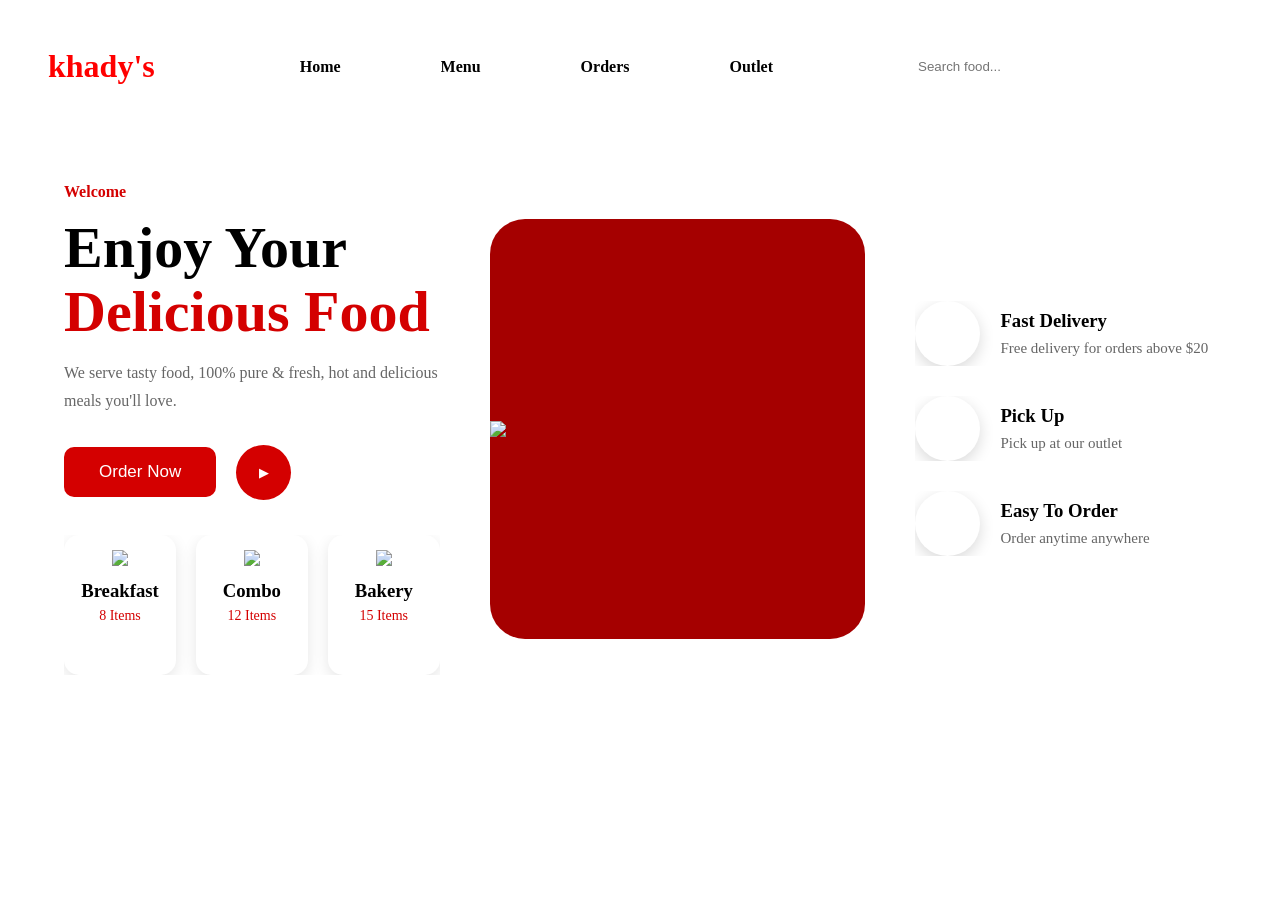
==== kitchen/kitchen/index.html @ ffc10ce2 "Add files via upload I added new features" ====
<!DOCTYPE html>
<html lang="en">
<head>
    <meta charset="UTF-8">
    <meta name="viewport" content="width=device-width, initial-scale=1.0">
    <title>Document</title>
    <link rel="stylesheet" href="index.css">
    <link rel="preconnect" href="https://fonts.googleapis.com">
<link rel="preconnect" href="https://fonts.gstatic.com" crossorigin>
<link href="https://fonts.googleapis.com/css2?family=Fjalla+One&display=swap" rel="stylesheet">
<link rel="stylesheet" href="https://cdnjs.cloudflare.com/ajax/libs/font-awesome/7.3.0/css/all.min.css">
</head>
<body>
    <!------- navbar -->
    
    <div class="navbar">
    <h1 id="logo">khady's</h1>

        <ul class="nav-link">
            <li>Home</li>
            <li>Menu</li>
            <li>Orders</li>
            <li>Outlet</li>
        </ul>
        <div class="search">
            <i class="fa-light fa-magnifying-glass"></i>
            <input type="search" placeholder="Search food..." id="search">
        </div>
        <i class="fa-solid fa-cart-shopping"></i>

    </div>
    <section class="hero">

        <!-- LEFT SIDE -->
        <div class="hero-left">
    
            <span class="welcome">Welcome</span>
    
            <h1>
                Enjoy Your <br>
                <span>Delicious Food</span>
            </h1>
    
            <p>
                We serve tasty food, 100% pure & fresh,
                hot and delicious meals you'll love.
            </p>
    
            <div class="hero-buttons">
    
                <button class="order-btn">
                    Order Now
                </button>
    
                <button class="play-btn">
                    ▶
                </button>
    
            </div>
    
            <!-- Categories -->
    
            <div class="categories">
    
                <div class="card">
                    <img src="/image/OIP (1).webp">
                    <h3>Breakfast</h3>
                    <p>8 Items</p>
                </div>
    
                <div class="card">
                    <img src="/image/OIP (2).webp">
                    <h3>Combo</h3>
                    <p>12 Items</p>
                </div>
    
                <div class="card">
                    <img src="/image/fd3a0ad1ab15122c980af850fdce8e7d.jpg">
                    <h3>Bakery</h3>
                    <p>15 Items</p>
                </div>
    
            </div>
    
        </div>
    
        <!-- CENTER -->
    
        <div class="hero-center">
    
            <div class="burger-box">
                <img src="/image/WhatsApp Image 2026-07-30 at 11.12.38 PM.jpeg">
            </div>
    
        </div>
    
        <!-- RIGHT SIDE-->
    
        <div class="hero-right">
    
            <div class="feature">
                <div class="icon"><i class="fa-solid fa-plate-wheat" style="color: rgb(67, 63, 11);"></i></div>
    
                <div>
                    <h3>Fast Delivery</h3>
                    <p>Free delivery for orders above $20</p>
                </div>
            </div>
    
            <div class="feature">
                <div class="icon"><i class="fa-solid fa-cube" style="color: rgb(67, 63, 11);"></i></div>
    
                <div>
                    <h3>Pick Up</h3>
                    <p>Pick up at our outlet</p>
                </div>
            </div>
    
            <div class="feature">
                <div class="icon"><i class="fa-solid fa-plate-wheat" style="color: rgb(67, 63, 11);"></i></div>
    
                <div>
                    <h3>Easy To Order</h3>
                    <p>Order anytime anywhere</p>
                </div>
            </div>
    
        </div>
    
    </section>

</body>
</html>
---- kitchen/kitchen/index.css ----
*{
    margin: 0;
    padding: 0;
    overflow-x: hidden;
    box-sizing: border-box;
}

.navbar{
    display: flex;
    justify-content: space-between;
    align-items: center;
    padding: 3rem;
    box-shadow: 100px ;
    
}

.nav-link{
    display: flex;
    justify-content: space-between;
    gap: 100px;
    font-weight: bold;
}

#search{
    height: 30px;
    border-radius: 12px;
    border: none;
    outline: none;
}

.nav-link :hover{
    color: red;
    cursor: pointer;
}

#logo{
    color: red;
}

.hero{
    width:90%;
    margin:50px auto;
    display:flex;
    justify-content:space-between;
    align-items:center;
    gap:50px;
}

.hero-left{
    flex:1;
}

.welcome{
    color:#d40000;
    font-weight:600;
}

.hero-left h1{
    font-size:58px;
    margin:15px 0;
    line-height:1.1;
}

.hero-left h1 span{
    color:#d40000;
}

.hero-left p{
    color:#666;
    line-height:28px;
    margin-bottom:30px;
}

.hero-buttons{
    display:flex;
    align-items:center;
    gap:20px;
    margin-bottom:35px;
}

.order-btn{
    background:#d40000;
    color:white;
    border:none;
    padding:15px 35px;
    border-radius:10px;
    cursor:pointer;
    font-size:17px;
}

.play-btn{
    width:55px;
    height:55px;
    border-radius:50%;
    background:#d40000;
    color:white;
    border:none;
    cursor:pointer;
}

.categories{
    display:flex;
    gap:20px;
}

.card{
    width:120px;
    background:white;
    border-radius:15px;
    padding:15px;
    text-align:center;
    box-shadow:0 5px 15px rgba(0,0,0,.1);
}

.card img{
    width:70px;
}

.card h3{
    margin-top:10px;
}

.card p{
    font-size:14px;
    color:#d40000;
}

.hero-center{
    flex:1;
    display:flex;
    justify-content:center;
}

.burger-box{
    width:420px;
    height:420px;
    background:#a50000;
    border-radius:35px;

    display:flex;
    justify-content:center;
    align-items:center;
}

.burger-box img{
    width:420px;
    opacity: 1;
}

.burger-box img :hover{
    transition: all 2s ease;
}

.hero-right{
    flex:.8;
    display:flex;
    flex-direction:column;
    gap:30px;
}

.feature{
    display:flex;
    align-items:center;
    gap:20px;
}

.icon{
    width:65px;
    height:65px;
    border-radius:50%;
    background:#fff;
    display:flex;
    justify-content:center;
    align-items:center;
    font-size:28px;
    box-shadow:0 5px 15px rgba(0,0,0,.15);
}

.feature h3{
    margin-bottom:8px;
}

.feature p{
    color:#666;
    font-size:15px;
}
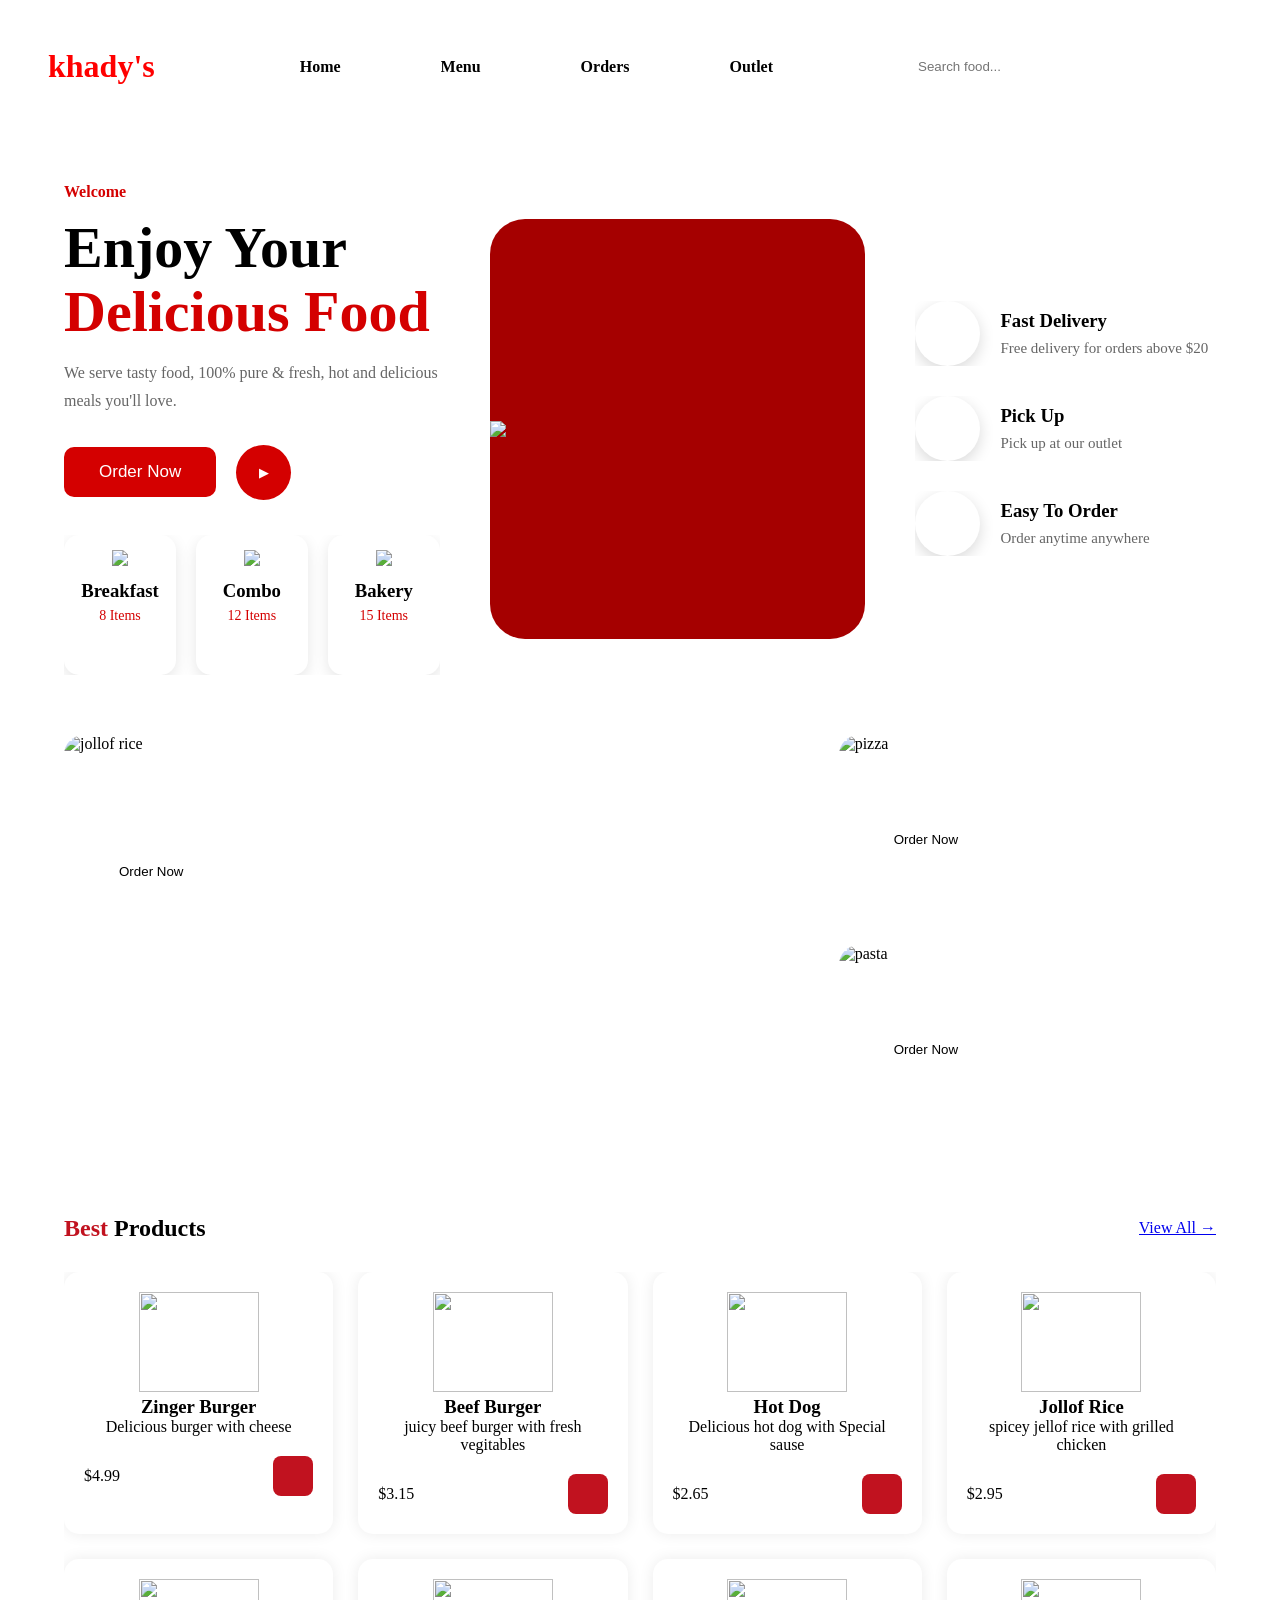
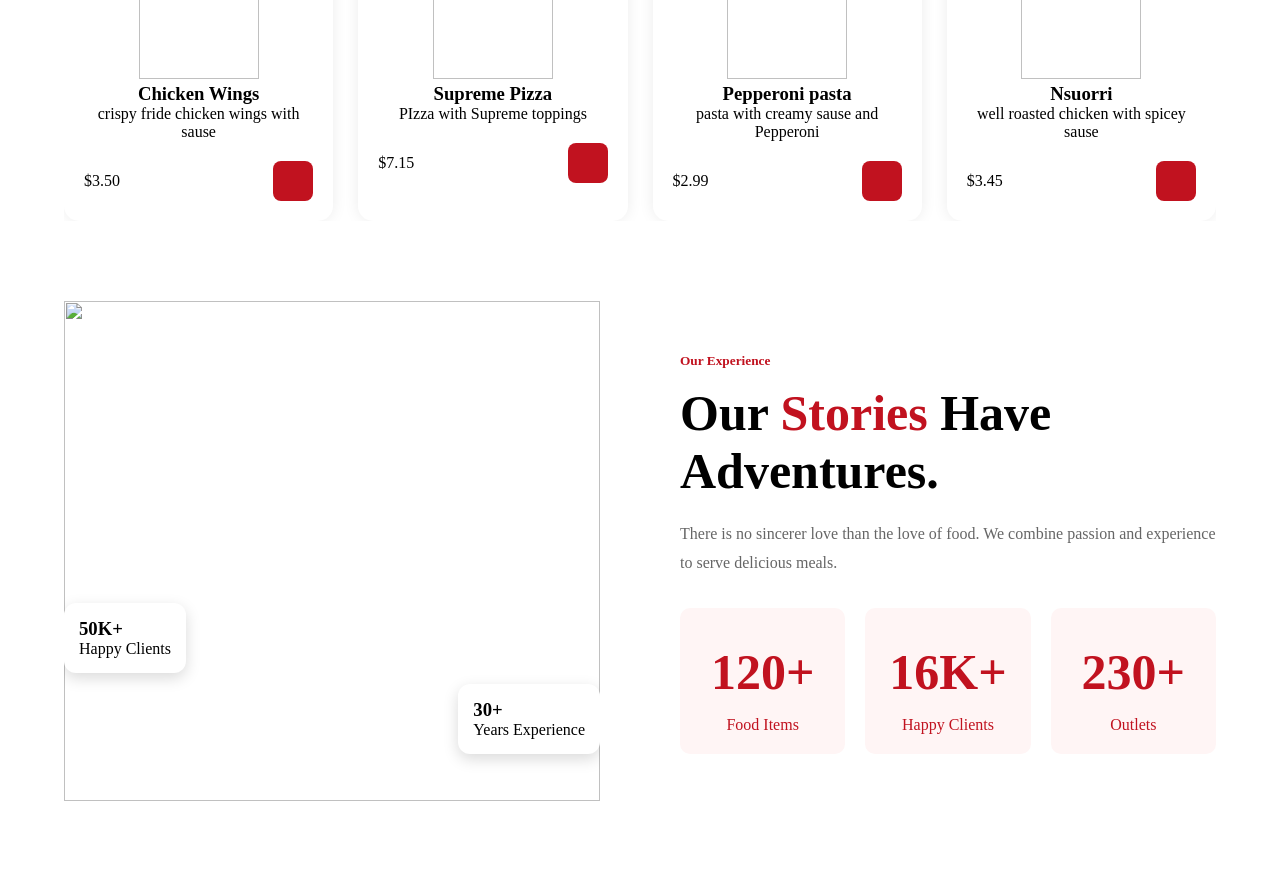
==== commit 3d77e9a6: "added new features" ====
--- a/kitchen/kitchen/index.html
+++ b/kitchen/kitchen/index.html
@@ -48,11 +48,11 @@
     
             <div class="hero-buttons">
     
-                <button class="order-btn">
+                <button class="order-button">
                     Order Now
                 </button>
     
-                <button class="play-btn">
+                <button class="play-button">
                     ▶
                 </button>
     
@@ -129,5 +129,265 @@
     
     </section>
 
+    <section class="promo">
+
+        <div class="promo-big">
+            <img src="https://th.bing.com/th/id/R.da61a9a66c7d72f7bc6816edf5367337?rik=KUGKmfuHwCbHQA&pid=ImgRaw&r=0" alt="jollof rice" height="1rem" width="1rem">
+            <div class="promo-text">
+                <h2>Buy 2 <br> Get 1 Free</h2>
+                <p>Limited time offer</p>
+                <button>Order Now</button>
+            </div>
+        </div>
+    
+        <div class="promo-small pizza">
+    
+            <img src="https://th.bing.com/th/id/OIP.qyow8KlRftab2Zm9w8tgDgHaE7?w=251&h=180&c=7&r=0&o=7&dpr=1.5&pid=1.7&rm=3" alt="pizza">
+    
+            <div class="promo-text">
+                <h3>Special Pizza</h3>
+                <p>Up to 30% Off</p>
+                <button>Order Now</button>
+            </div>
+    
+        </div>
+    
+        <div class="promo-small pasta">
+    
+            <img src="https://tse2.mm.bing.net/th/id/OIP.slptPodMhnUhuAejBibp_QHaLH?r=0&rs=1&pid=ImgDetMain&o=7&rm=3" alt="pasta">
+    
+            <div class="promo-text">
+                <h3>Italian Pasta</h3>
+                <p>Up to 25% Off</p>
+                <button>Order Now</button>
+            </div>
+    
+        </div>
+    
+    </section>
+
+    <section class="products">
+
+        <div class="section-title">
+    
+            <h2><span>Best</span> Products</h2>
+    
+            <a href="#">View All →</a>
+    
+        </div>
+    
+        <div class="product-grid">
+    
+            <div class="product-card">
+    
+                <img src="https://burgerrecipes.sfo3.digitaloceanspaces.com/wp-content/uploads/2025/07/04005432/Homemade-KFC-Zinger-Burger.png" height="100px" width="100px">
+    
+                <h3>Zinger Burger</h3>
+    
+                <p>Delicious burger with cheese</p>
+    
+                <div class="price">
+    
+                    <span>$4.99</span>
+    
+                    <button><i class="fa-solid fa-cart-arrow-down"></i></button>
+    
+                </div>
+    
+            </div>
+    
+            <div class="product-card">
+    
+                <img src="https://tse3.mm.bing.net/th/id/OIP.qKkM6g181-uDCicuGvn1BgHaF7?r=0&rs=1&pid=ImgDetMain&o=7&rm=3" height="100px" width="100px">
+    
+                <h3>Beef Burger</h3>
+    
+                <p>juicy beef burger with fresh vegitables</p>
+    
+                <div class="price">
+    
+                    <span>$3.15</span>
+    
+                    <button><i class="fa-solid fa-cart-arrow-down"></i></button>
+    
+                </div>
+    
+            </div> <div class="product-card">
+    
+                <img src="https://tse1.mm.bing.net/th/id/OIP.-FzFkXgnMtFm7ZqH4sXaoQHaE7?r=0&rs=1&pid=ImgDetMain&o=7&rm=3" height="100px" width="100px">
+    
+                <h3>Hot Dog</h3>
+    
+                <p>Delicious hot dog with Special sause</p>
+    
+                <div class="price">
+    
+                    <span>$2.65</span>
+    
+                    <button><i class="fa-solid fa-cart-arrow-down"></i></button>
+    
+                </div>
+    
+            </div> <div class="product-card">
+    
+                <img src="https://tse2.mm.bing.net/th/id/OIP.QYI7LSCaXc5wP7fQIHIdJgHaHa?r=0&rs=1&pid=ImgDetMain&o=7&rm=3" height="100px" width="100px">
+    
+                <h3>Jollof Rice</h3>
+    
+                <p>spicey jellof rice with grilled chicken</p>
+    
+                <div class="price">
+    
+                    <span>$2.95</span>
+    
+                    <button><i class="fa-solid fa-cart-arrow-down"></i></button>
+    
+                </div>
+    
+            </div> <div class="product-card">
+    
+                <img src="https://tse4.mm.bing.net/th/id/OIP.zNsF6n6pk9TkpPh43Ia1lwHaHa?r=0&rs=1&pid=ImgDetMain&o=7&rm=3" height="100px" width="100px">
+    
+                <h3>Chicken Wings</h3>
+    
+                <p>crispy fride chicken wings with sause</p>
+    
+                <div class="price">
+    
+                    <span>$3.50</span>
+    
+                    <button><i class="fa-solid fa-cart-arrow-down"></i></button>
+    
+                </div>
+    
+            </div> <div class="product-card">
+    
+                <img src="https://tse1.mm.bing.net/th/id/OIP.w-zJLlnWpfRQYjWEOqq3BgHaHa?r=0&rs=1&pid=ImgDetMain&o=7&rm=3" height="100px" width="100px">
+    
+                <h3>Supreme Pizza</h3>
+    
+                <p>PIzza with Supreme toppings</p>
+    
+                <div class="price">
+    
+                    <span>$7.15</span>
+    
+                    <button><i class="fa-solid fa-cart-arrow-down"></i></button>
+    
+                </div>
+    
+            </div> <div class="product-card">
+    
+                <img src="https://tse4.mm.bing.net/th/id/OIP._Tuj6ElUF8jhhcSg41_V_QHaE8?r=0&rs=1&pid=ImgDetMain&o=7&rm=3" height="100px" width="100px">
+    
+                <h3>Pepperoni pasta</h3>
+    
+                <p>pasta with creamy sause and Pepperoni</p>
+    
+                <div class="price">
+    
+                    <span>$2.99</span>
+    
+                    <button><i class="fa-solid fa-cart-arrow-down"></i></button>
+    
+                </div>
+    
+            </div> <div class="product-card">
+    
+                <img src="https://tse4.mm.bing.net/th/id/OIP.YGxSxik88F6ueYFA6EICKAHaFf?r=0&rs=1&pid=ImgDetMain&o=7&rm=3" height="100px" width="100px">
+    
+                <h3>Nsuorri</h3>
+    
+                <p>well roasted chicken with spicey sause</p>
+    
+                <div class="price">
+    
+                    <span>$3.45</span>
+    
+                    <button><i class="fa-solid fa-cart-arrow-down"></i></button>
+    
+                </div>
+    
+            </div>
+    
+        </div>
+    
+    </section>
+
+    <section class="story">
+
+        <div class="story-image">
+    
+            <img src="https://tse2.mm.bing.net/th/id/OIP.2TQ74FLP4PgEak3qZ1oaIwHaNK?r=0&rs=1&pid=ImgDetMain&o=7&rm=3" width="500px" height="500px">
+    
+            <div class="badge1">
+    
+                <h3>50K+</h3>
+    
+                <p>Happy Clients</p>
+    
+            </div>
+    
+            <div class="badge2">
+    
+                <h3>30+</h3>
+    
+                <p>Years Experience</p>
+    
+            </div>
+    
+        </div>
+    
+        <div class="story-content">
+    
+            <small>Our Experience</small>
+    
+            <h2>
+                Our <span>Stories</span> Have <br>
+                Adventures.
+            </h2>
+    
+            <p>
+    
+                There is no sincerer love than the love of food.
+                We combine passion and experience to serve
+                delicious meals.
+    
+            </p>
+    
+            <div class="stats">
+    
+                <div>
+    
+                    <h2>120+</h2>
+    
+                    <span>Food Items</span>
+    
+                </div>
+    
+                <div>
+    
+                    <h2>16K+</h2>
+    
+                    <span>Happy Clients</span>
+    
+                </div>
+    
+                <div>
+    
+                    <h2>230+</h2>
+    
+                    <span>Outlets</span>
+    
+                </div>
+    
+            </div>
+    
+        </div>
+    
+    </section>
+
+
+
 </body>
 </html>
--- a/kitchen/kitchen/index.css
+++ b/kitchen/kitchen/index.css
@@ -78,7 +78,7 @@
     margin-bottom:35px;
 }
 
-.order-btn{
+.order-button{
     background:#d40000;
     color:white;
     border:none;
@@ -88,7 +88,7 @@
     font-size:17px;
 }
 
-.play-btn{
+.play-button{
     width:55px;
     height:55px;
     border-radius:50%;
@@ -186,4 +186,280 @@
 }
 
 
-
+.promo{
+
+    width:90%;
+    margin:60px auto;
+
+    display:grid;
+
+    grid-template-columns:2fr 1fr;
+
+    gap:20px;
+}
+
+.promo-big{
+
+    position:relative;
+    border-radius:20px;
+    overflow:hidden;
+}
+
+.promo-big img{
+
+    width:100%;
+    height:100%;
+    object-fit:cover;
+}
+
+.promo-text{
+
+    position:absolute;
+    top:30px;
+    left:30px;
+
+    color:white;
+}
+
+.promo-text button{
+
+    margin-top:15px;
+
+    background:white;
+
+    color:black;
+
+    border:none;
+
+    padding:12px 25px;
+
+    border-radius:8px;
+
+    cursor:pointer;
+}
+
+.promo-text button:hover{
+    background-color: red;
+    color: white;
+}
+
+.promo-small{
+
+    position:relative;
+    border-radius:20px;
+    overflow:hidden;
+    height:190px;
+}
+
+.promo-small img{
+
+    width:100%;
+    height:100%;
+    object-fit:cover;
+}
+
+.pizza{
+
+    grid-column:2;
+}
+
+.pasta{
+
+    grid-column:2;
+}
+
+
+.products{
+
+    width:90%;
+    margin:80px auto;
+}
+
+.section-title{
+
+    display:flex;
+
+    justify-content:space-between;
+
+    align-items:center;
+
+    margin-bottom:30px;
+}
+
+.section-title span{
+
+    color:#c1121f;
+}
+
+.product-grid{
+
+    display:grid;
+
+    grid-template-columns:repeat(4,1fr);
+
+    gap:25px;
+}
+
+.product-card{
+
+    background:white;
+
+    border-radius:15px;
+
+    padding:20px;
+
+    text-align:center;
+
+    box-shadow:0 0 15px rgba(0,0,0,.08);
+
+    transition:.3s;
+}
+
+.product-card:hover{
+
+    transform:translateY(-10px);
+    background-color: red;
+}
+
+.product-card img{
+
+    width:120px;
+}
+
+.price{
+
+    display:flex;
+
+    justify-content:space-between;
+
+    align-items:center;
+
+    margin-top:20px;
+}
+
+.price button{
+
+    background:#c1121f;
+
+    color:white;
+
+    border:none;
+
+    width:40px;
+
+    height:40px;
+
+    border-radius:8px;
+}
+
+.story{
+
+    width:90%;
+
+    margin:80px auto;
+
+    display:grid;
+
+    grid-template-columns:1fr 1fr;
+
+    gap:80px;
+
+    align-items:center;
+}
+
+.story-image{
+
+    position:relative;
+}
+
+.story-image img{
+
+    width:100%;
+}
+
+.badge1,
+.badge2{
+
+    position:absolute;
+
+    background:white;
+
+    padding:15px;
+
+    border-radius:12px;
+
+    box-shadow:0 5px 15px rgba(0,0,0,.15);
+}
+
+.badge1{
+
+    left:0;
+
+    top:60%;
+}
+
+.badge2{
+
+    right:0;
+
+    bottom:10%;
+}
+
+.story-content small{
+
+    color:#c1121f;
+
+    font-weight:600;
+}
+
+.story-content h2{
+
+    font-size:50px;
+
+    margin:15px 0;
+}
+
+.story-content span{
+
+    color:#c1121f;
+}
+
+.story-content p{
+
+    color:#666;
+
+    line-height:1.8;
+
+    margin:20px 0;
+}
+
+.stats{
+
+    display:grid;
+
+    grid-template-columns:repeat(3,1fr);
+
+    gap:20px;
+
+    margin-top:30px;
+}
+
+.stats div{
+
+    background:#fff5f5;
+
+    padding:20px;
+
+    border-radius:10px;
+
+    text-align:center;
+}
+
+.stats h2{
+
+    color:#c1121f;
+}
+
+
+
+
